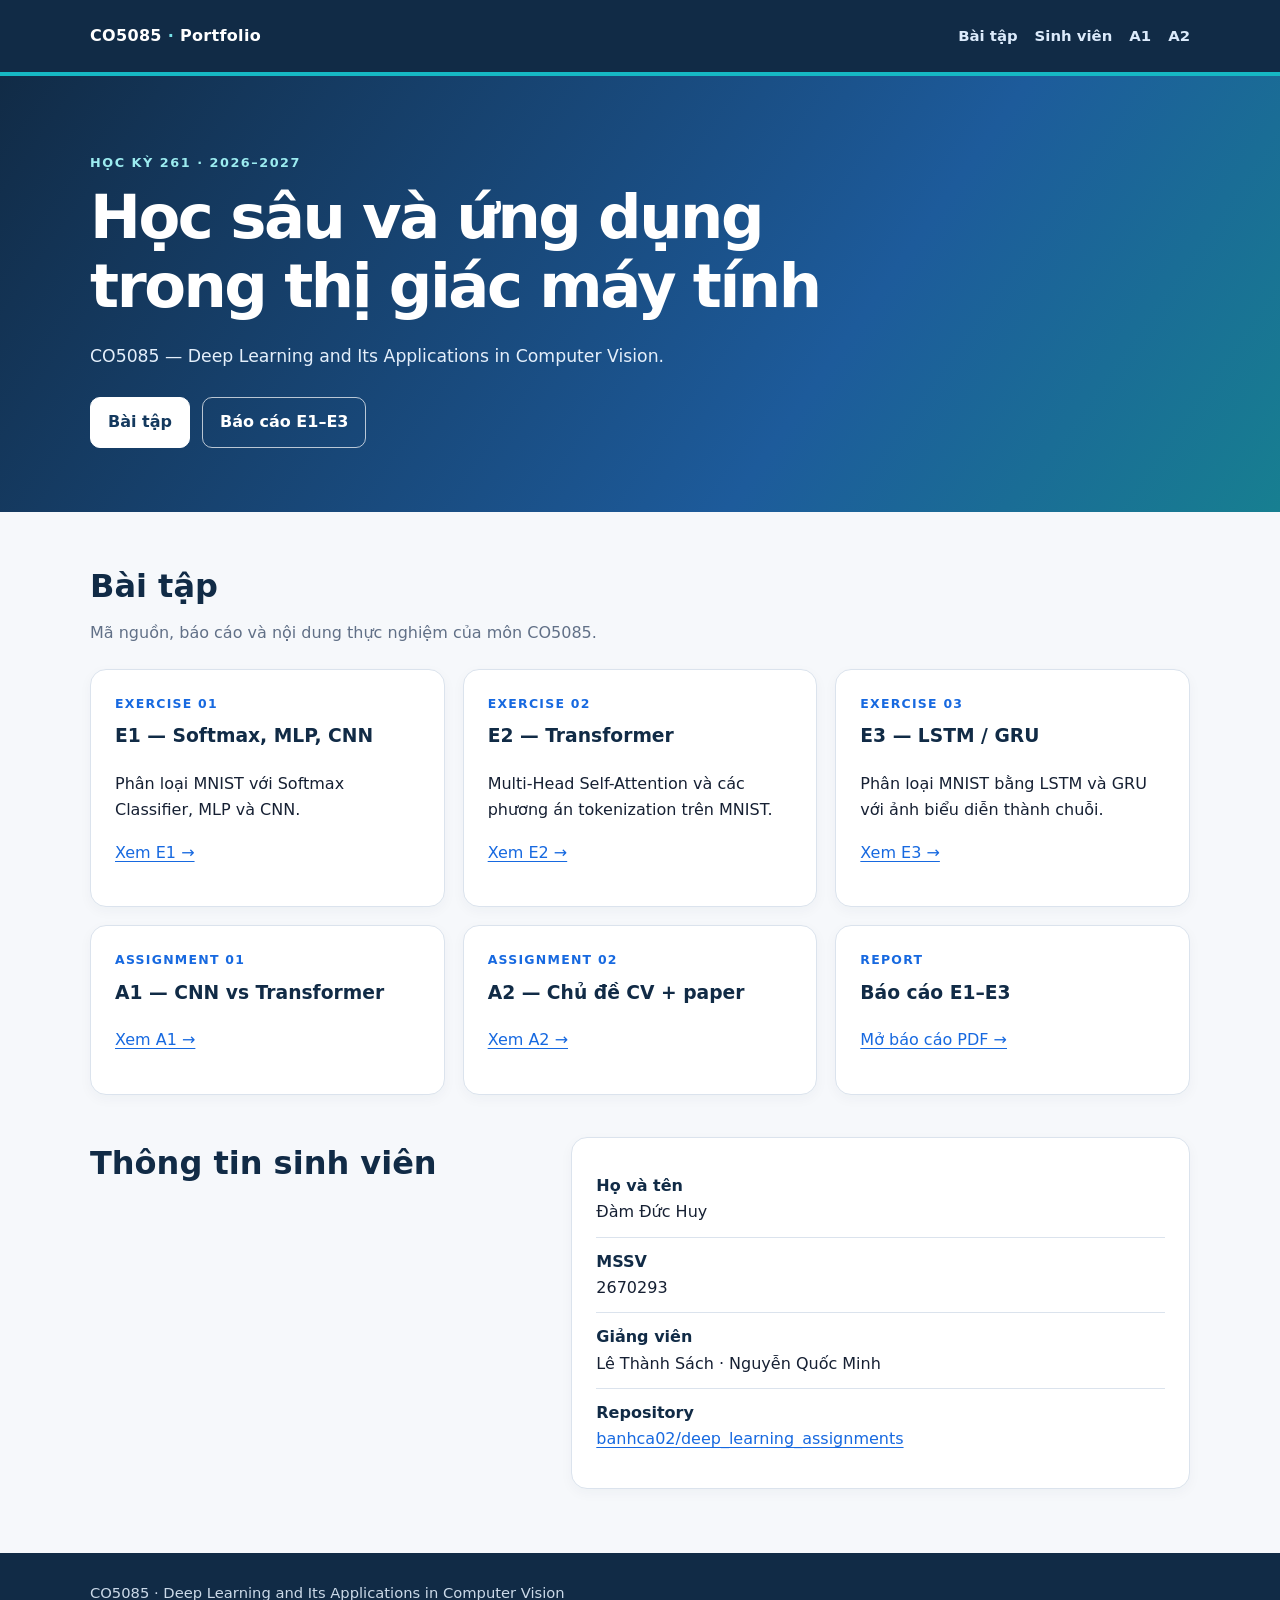
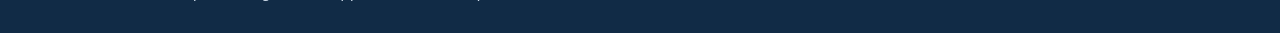
==== index.html @ 1f2e8d32 "Add CO5085 GitHub Pages" ====
<!doctype html><html lang="vi"><head><meta charset="utf-8"><meta name="viewport" content="width=device-width, initial-scale=1"><meta name="description" content="CO5085 — Deep Learning Assignments."><title>CO5085 | Deep Learning Assignments</title><link rel="stylesheet" href="assets/css/site.css"></head><body><header class="site-header"><div class="container header-inner"><a class="brand" href="index.html">CO5085 <span>·</span> Portfolio</a><nav class="nav" aria-label="Điều hướng"><a href="#assignments">Bài tập</a><a href="#student">Sinh viên</a><a href="A1/">A1</a><a href="A2/">A2</a></nav></div></header><section class="hero"><div class="container"><p class="eyebrow">Học kỳ 261 · 2026–2027</p><h1>Học sâu và ứng dụng trong thị giác máy tính</h1><p>CO5085 — Deep Learning and Its Applications in Computer Vision.</p><div class="hero-actions"><a class="button" href="#assignments">Bài tập</a><a class="button alt" href="reports/exercises.pdf">Báo cáo E1–E3</a></div></div></section><main class="container"><section id="assignments"><h2 class="section-title">Bài tập</h2><p class="section-intro">Mã nguồn, báo cáo và nội dung thực nghiệm của môn CO5085.</p><div class="grid"><article class="card"><p class="label">Exercise 01</p><h3>E1 — Softmax, MLP, CNN</h3><p>Phân loại MNIST với Softmax Classifier, MLP và CNN.</p><p><a href="E1/">Xem E1 →</a></p></article><article class="card"><p class="label">Exercise 02</p><h3>E2 — Transformer</h3><p>Multi-Head Self-Attention và các phương án tokenization trên MNIST.</p><p><a href="E2/">Xem E2 →</a></p></article><article class="card"><p class="label">Exercise 03</p><h3>E3 — LSTM / GRU</h3><p>Phân loại MNIST bằng LSTM và GRU với ảnh biểu diễn thành chuỗi.</p><p><a href="E3/">Xem E3 →</a></p></article><article class="card"><p class="label">Assignment 01</p><h3>A1 — CNN vs Transformer</h3><p><a href="A1/">Xem A1 →</a></p></article><article class="card"><p class="label">Assignment 02</p><h3>A2 — Chủ đề CV + paper</h3><p><a href="A2/">Xem A2 →</a></p></article><article class="card"><p class="label">Report</p><h3>Báo cáo E1–E3</h3><p><a href="reports/exercises.pdf">Mở báo cáo PDF →</a></p></article></div></section><section id="student" class="details"><div><h2 class="section-title">Thông tin sinh viên</h2></div><div class="card"><ul class="info-list"><li><strong>Họ và tên</strong>Đàm Đức Huy</li><li><strong>MSSV</strong>2670293</li><li><strong>Giảng viên</strong>Lê Thành Sách · Nguyễn Quốc Minh</li><li><strong>Repository</strong><a href="https://github.com/banhca02/deep_learning_assignments">banhca02/deep_learning_assignments</a></li></ul></div></section></main><footer class="site-footer"><div class="container"><p>CO5085 · Deep Learning and Its Applications in Computer Vision</p></div></footer></body></html>
---- assets/css/site.css ----
:root{--navy:#112b46;--blue:#1769e0;--cyan:#16b8c4;--ink:#162033;--muted:#617087;--paper:#f6f8fb;--white:#fff;--line:#dbe3ed;--radius:16px}*{box-sizing:border-box}html{scroll-behavior:smooth}body{margin:0;background:var(--paper);color:var(--ink);font-family:Inter,system-ui,-apple-system,"Segoe UI",sans-serif;line-height:1.65}a{color:var(--blue);text-underline-offset:3px}.container{width:min(1100px,calc(100% - 40px));margin:auto}.site-header{background:var(--navy);border-bottom:4px solid var(--cyan)}.header-inner{min-height:72px;display:flex;align-items:center;justify-content:space-between;gap:24px}.brand{color:#fff;text-decoration:none;font-weight:800;letter-spacing:.02em}.brand span{color:#76e1e6}.nav{display:flex;flex-wrap:wrap;gap:8px 17px}.nav a{color:#dbeafb;text-decoration:none;font-size:.93rem;font-weight:650}.nav a:hover{color:#fff;text-decoration:underline}.hero{padding:76px 0 64px;background:linear-gradient(125deg,#112b46,#1d5b9b 65%,#177f91);color:#fff}.eyebrow{margin:0 0 10px;color:#9cecf0;font-size:.8rem;font-weight:800;letter-spacing:.12em;text-transform:uppercase}.hero h1{max-width:850px;margin:0;color:#fff;font-size:clamp(2.1rem,5vw,3.8rem);line-height:1.14;letter-spacing:-.04em}.hero p:not(.eyebrow){max-width:760px;margin:20px 0 0;color:#e4effb;font-size:1.08rem}.hero-actions{display:flex;flex-wrap:wrap;gap:12px;margin-top:27px}.button{display:inline-block;padding:11px 17px;border:1px solid #fff;border-radius:10px;background:#fff;color:#14395e;font-weight:800;text-decoration:none}.button.alt{background:transparent;color:#fff;border-color:rgba(255,255,255,.7)}main{padding:48px 0 64px}section+section{margin-top:42px}.section-title{margin:0 0 8px;color:var(--navy);font-size:clamp(1.45rem,3vw,2rem)}.section-intro{margin:0 0 22px;color:var(--muted)}.grid{display:grid;grid-template-columns:repeat(3,1fr);gap:18px}.grid.two{grid-template-columns:repeat(2,1fr)}.card{padding:24px;border:1px solid var(--line);border-radius:var(--radius);background:var(--white);box-shadow:0 4px 13px rgba(17,43,70,.04)}.card h2,.card h3{margin-top:0;color:var(--navy)}.label{margin:0 0 7px;color:var(--blue);font-size:.78rem;font-weight:800;letter-spacing:.1em;text-transform:uppercase}.details{display:grid;grid-template-columns:.85fr 1.15fr;gap:24px}.info-list{padding:0;margin:0;list-style:none}.info-list li{padding:11px 0;border-bottom:1px solid var(--line)}.info-list li:last-child{border-bottom:0}.info-list strong{display:block;color:var(--navy)}.table-wrap{overflow-x:auto;border:1px solid var(--line);border-radius:12px;background:#fff}table{width:100%;border-collapse:collapse;min-width:600px}th,td{padding:13px 15px;border-bottom:1px solid var(--line);text-align:left;vertical-align:top}th{background:#eff5fd;color:var(--navy);font-size:.9rem}tr:last-child td{border-bottom:0}code{padding:.12em .35em;border-radius:5px;background:#eaf0f7}.site-footer{padding:28px 0;background:var(--navy);color:#cbd9e8;font-size:.92rem}.site-footer p{margin:0}.site-footer a{color:#fff}@media(max-width:780px){.header-inner{padding:14px 0;align-items:flex-start;flex-direction:column}.hero{padding:56px 0 50px}.grid,.grid.two,.details{grid-template-columns:1fr}}
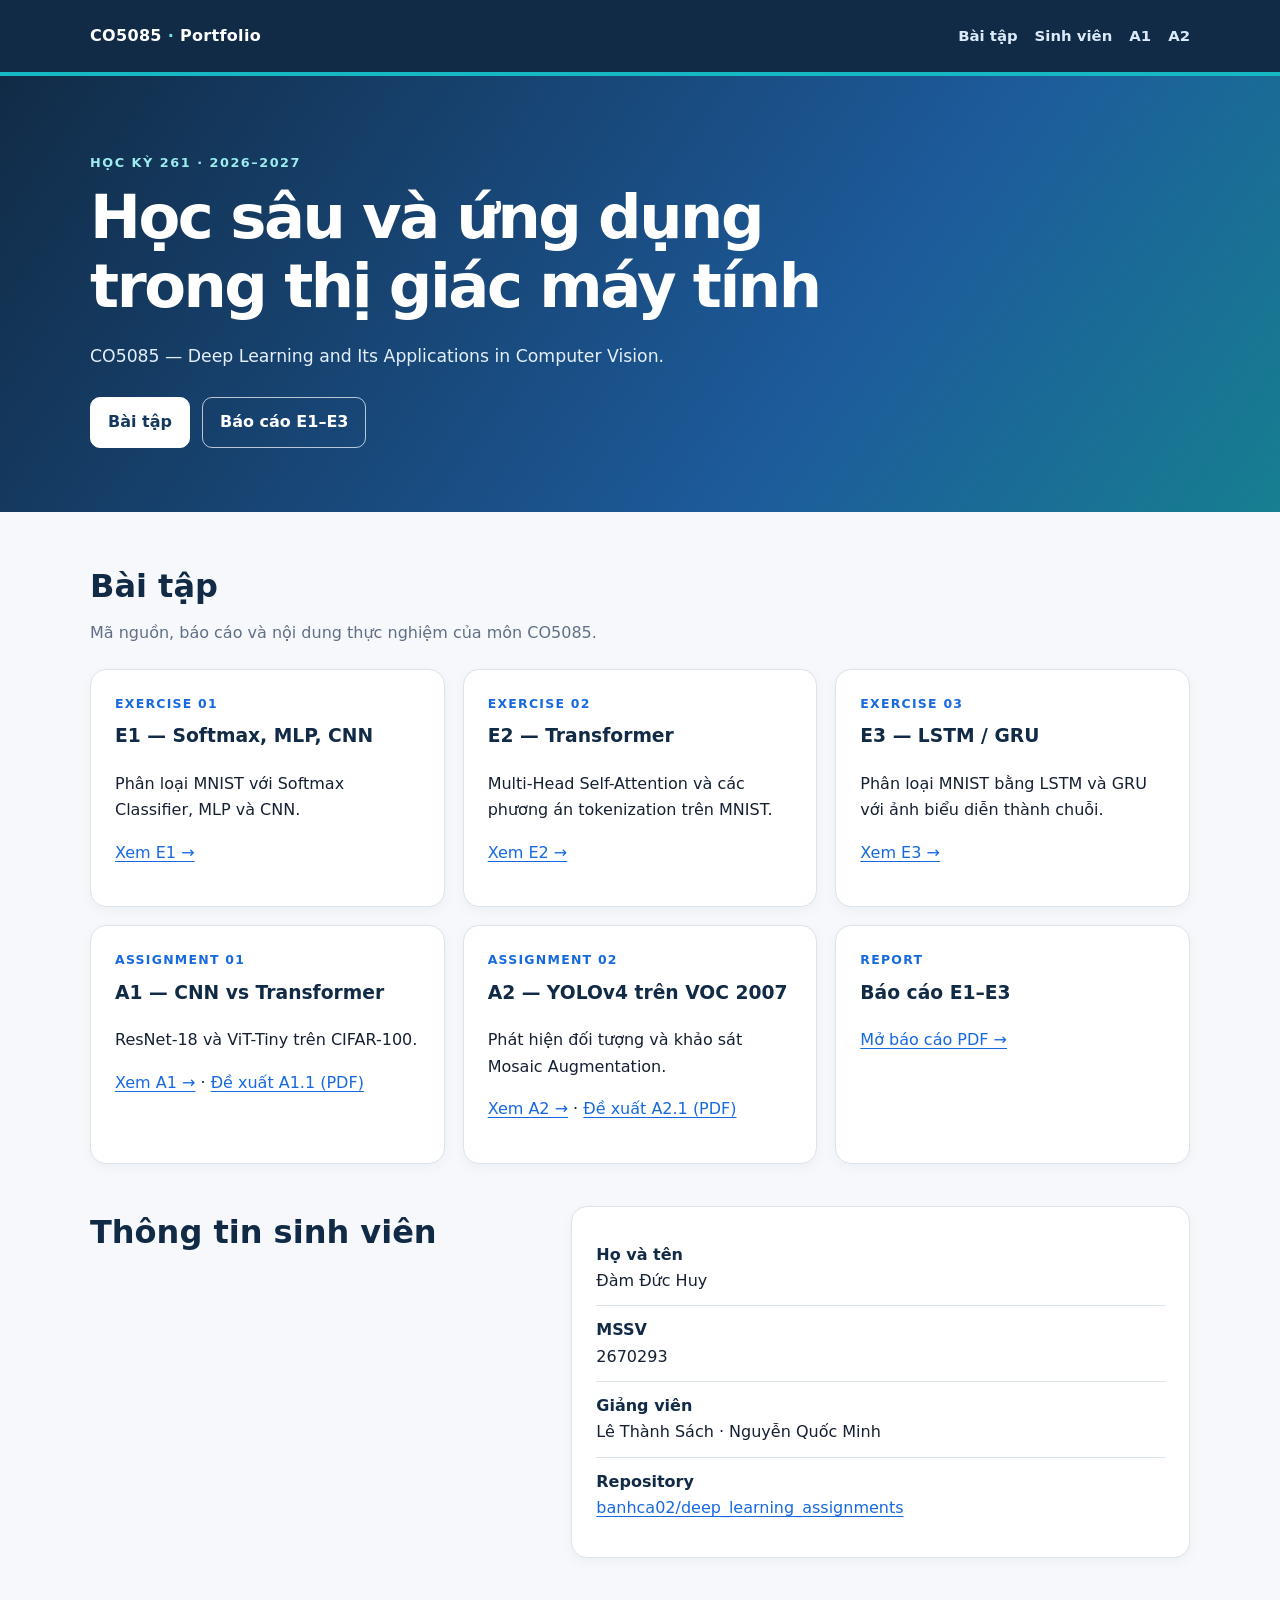
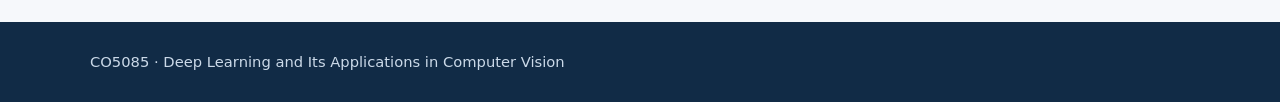
==== commit 8b263598: "Add A1.1 and A2.1 proposals to GitHub Pages" ====
--- a/index.html
+++ b/index.html
@@ -1 +1,26 @@
-<!doctype html><html lang="vi"><head><meta charset="utf-8"><meta name="viewport" content="width=device-width, initial-scale=1"><meta name="description" content="CO5085 — Deep Learning Assignments."><title>CO5085 | Deep Learning Assignments</title><link rel="stylesheet" href="assets/css/site.css"></head><body><header class="site-header"><div class="container header-inner"><a class="brand" href="index.html">CO5085 <span>·</span> Portfolio</a><nav class="nav" aria-label="Điều hướng"><a href="#assignments">Bài tập</a><a href="#student">Sinh viên</a><a href="A1/">A1</a><a href="A2/">A2</a></nav></div></header><section class="hero"><div class="container"><p class="eyebrow">Học kỳ 261 · 2026–2027</p><h1>Học sâu và ứng dụng trong thị giác máy tính</h1><p>CO5085 — Deep Learning and Its Applications in Computer Vision.</p><div class="hero-actions"><a class="button" href="#assignments">Bài tập</a><a class="button alt" href="reports/exercises.pdf">Báo cáo E1–E3</a></div></div></section><main class="container"><section id="assignments"><h2 class="section-title">Bài tập</h2><p class="section-intro">Mã nguồn, báo cáo và nội dung thực nghiệm của môn CO5085.</p><div class="grid"><article class="card"><p class="label">Exercise 01</p><h3>E1 — Softmax, MLP, CNN</h3><p>Phân loại MNIST với Softmax Classifier, MLP và CNN.</p><p><a href="E1/">Xem E1 →</a></p></article><article class="card"><p class="label">Exercise 02</p><h3>E2 — Transformer</h3><p>Multi-Head Self-Attention và các phương án tokenization trên MNIST.</p><p><a href="E2/">Xem E2 →</a></p></article><article class="card"><p class="label">Exercise 03</p><h3>E3 — LSTM / GRU</h3><p>Phân loại MNIST bằng LSTM và GRU với ảnh biểu diễn thành chuỗi.</p><p><a href="E3/">Xem E3 →</a></p></article><article class="card"><p class="label">Assignment 01</p><h3>A1 — CNN vs Transformer</h3><p><a href="A1/">Xem A1 →</a></p></article><article class="card"><p class="label">Assignment 02</p><h3>A2 — Chủ đề CV + paper</h3><p><a href="A2/">Xem A2 →</a></p></article><article class="card"><p class="label">Report</p><h3>Báo cáo E1–E3</h3><p><a href="reports/exercises.pdf">Mở báo cáo PDF →</a></p></article></div></section><section id="student" class="details"><div><h2 class="section-title">Thông tin sinh viên</h2></div><div class="card"><ul class="info-list"><li><strong>Họ và tên</strong>Đàm Đức Huy</li><li><strong>MSSV</strong>2670293</li><li><strong>Giảng viên</strong>Lê Thành Sách · Nguyễn Quốc Minh</li><li><strong>Repository</strong><a href="https://github.com/banhca02/deep_learning_assignments">banhca02/deep_learning_assignments</a></li></ul></div></section></main><footer class="site-footer"><div class="container"><p>CO5085 · Deep Learning and Its Applications in Computer Vision</p></div></footer></body></html>+<!doctype html>
+<html lang="vi">
+<head>
+  <meta charset="utf-8">
+  <meta name="viewport" content="width=device-width, initial-scale=1">
+  <meta name="description" content="CO5085 — Deep Learning Assignments.">
+  <title>CO5085 | Deep Learning Assignments</title>
+  <link rel="stylesheet" href="assets/css/site.css">
+</head>
+<body>
+  <header class="site-header"><div class="container header-inner"><a class="brand" href="index.html">CO5085 <span>·</span> Portfolio</a><nav class="nav" aria-label="Điều hướng"><a href="#assignments">Bài tập</a><a href="#student">Sinh viên</a><a href="A1/">A1</a><a href="A2/">A2</a></nav></div></header>
+  <section class="hero"><div class="container"><p class="eyebrow">Học kỳ 261 · 2026–2027</p><h1>Học sâu và ứng dụng trong thị giác máy tính</h1><p>CO5085 — Deep Learning and Its Applications in Computer Vision.</p><div class="hero-actions"><a class="button" href="#assignments">Bài tập</a><a class="button alt" href="reports/exercises.pdf">Báo cáo E1–E3</a></div></div></section>
+  <main class="container">
+    <section id="assignments"><h2 class="section-title">Bài tập</h2><p class="section-intro">Mã nguồn, báo cáo và nội dung thực nghiệm của môn CO5085.</p><div class="grid">
+      <article class="card"><p class="label">Exercise 01</p><h3>E1 — Softmax, MLP, CNN</h3><p>Phân loại MNIST với Softmax Classifier, MLP và CNN.</p><p><a href="E1/">Xem E1 →</a></p></article>
+      <article class="card"><p class="label">Exercise 02</p><h3>E2 — Transformer</h3><p>Multi-Head Self-Attention và các phương án tokenization trên MNIST.</p><p><a href="E2/">Xem E2 →</a></p></article>
+      <article class="card"><p class="label">Exercise 03</p><h3>E3 — LSTM / GRU</h3><p>Phân loại MNIST bằng LSTM và GRU với ảnh biểu diễn thành chuỗi.</p><p><a href="E3/">Xem E3 →</a></p></article>
+      <article class="card"><p class="label">Assignment 01</p><h3>A1 — CNN vs Transformer</h3><p>ResNet-18 và ViT-Tiny trên CIFAR-100.</p><p><a href="A1/">Xem A1 →</a> · <a href="A1/A1.1-proposal.pdf">Đề xuất A1.1 (PDF)</a></p></article>
+      <article class="card"><p class="label">Assignment 02</p><h3>A2 — YOLOv4 trên VOC 2007</h3><p>Phát hiện đối tượng và khảo sát Mosaic Augmentation.</p><p><a href="A2/">Xem A2 →</a> · <a href="A2/A2.1-proposal.pdf">Đề xuất A2.1 (PDF)</a></p></article>
+      <article class="card"><p class="label">Report</p><h3>Báo cáo E1–E3</h3><p><a href="reports/exercises.pdf">Mở báo cáo PDF →</a></p></article>
+    </div></section>
+    <section id="student" class="details"><div><h2 class="section-title">Thông tin sinh viên</h2></div><div class="card"><ul class="info-list"><li><strong>Họ và tên</strong>Đàm Đức Huy</li><li><strong>MSSV</strong>2670293</li><li><strong>Giảng viên</strong>Lê Thành Sách · Nguyễn Quốc Minh</li><li><strong>Repository</strong><a href="https://github.com/banhca02/deep_learning_assignments">banhca02/deep_learning_assignments</a></li></ul></div></section>
+  </main>
+  <footer class="site-footer"><div class="container"><p>CO5085 · Deep Learning and Its Applications in Computer Vision</p></div></footer>
+</body>
+</html>
